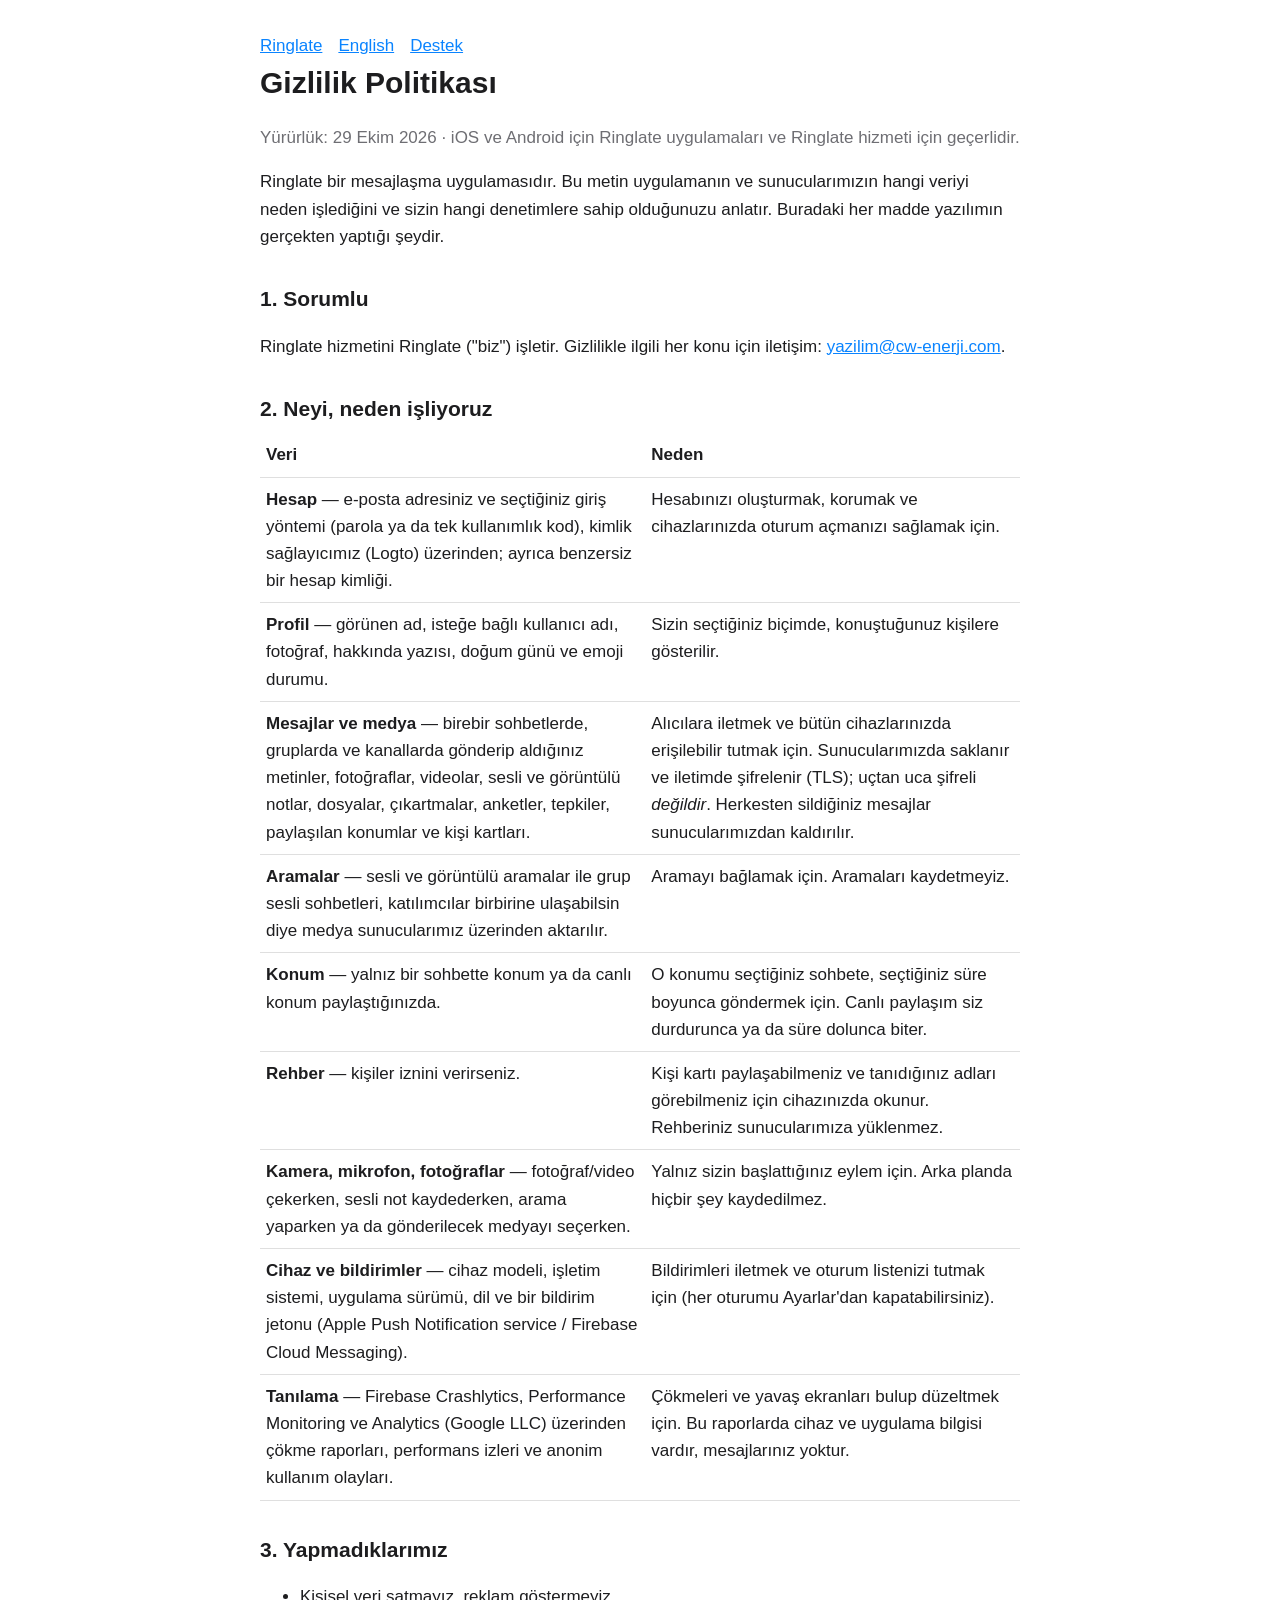
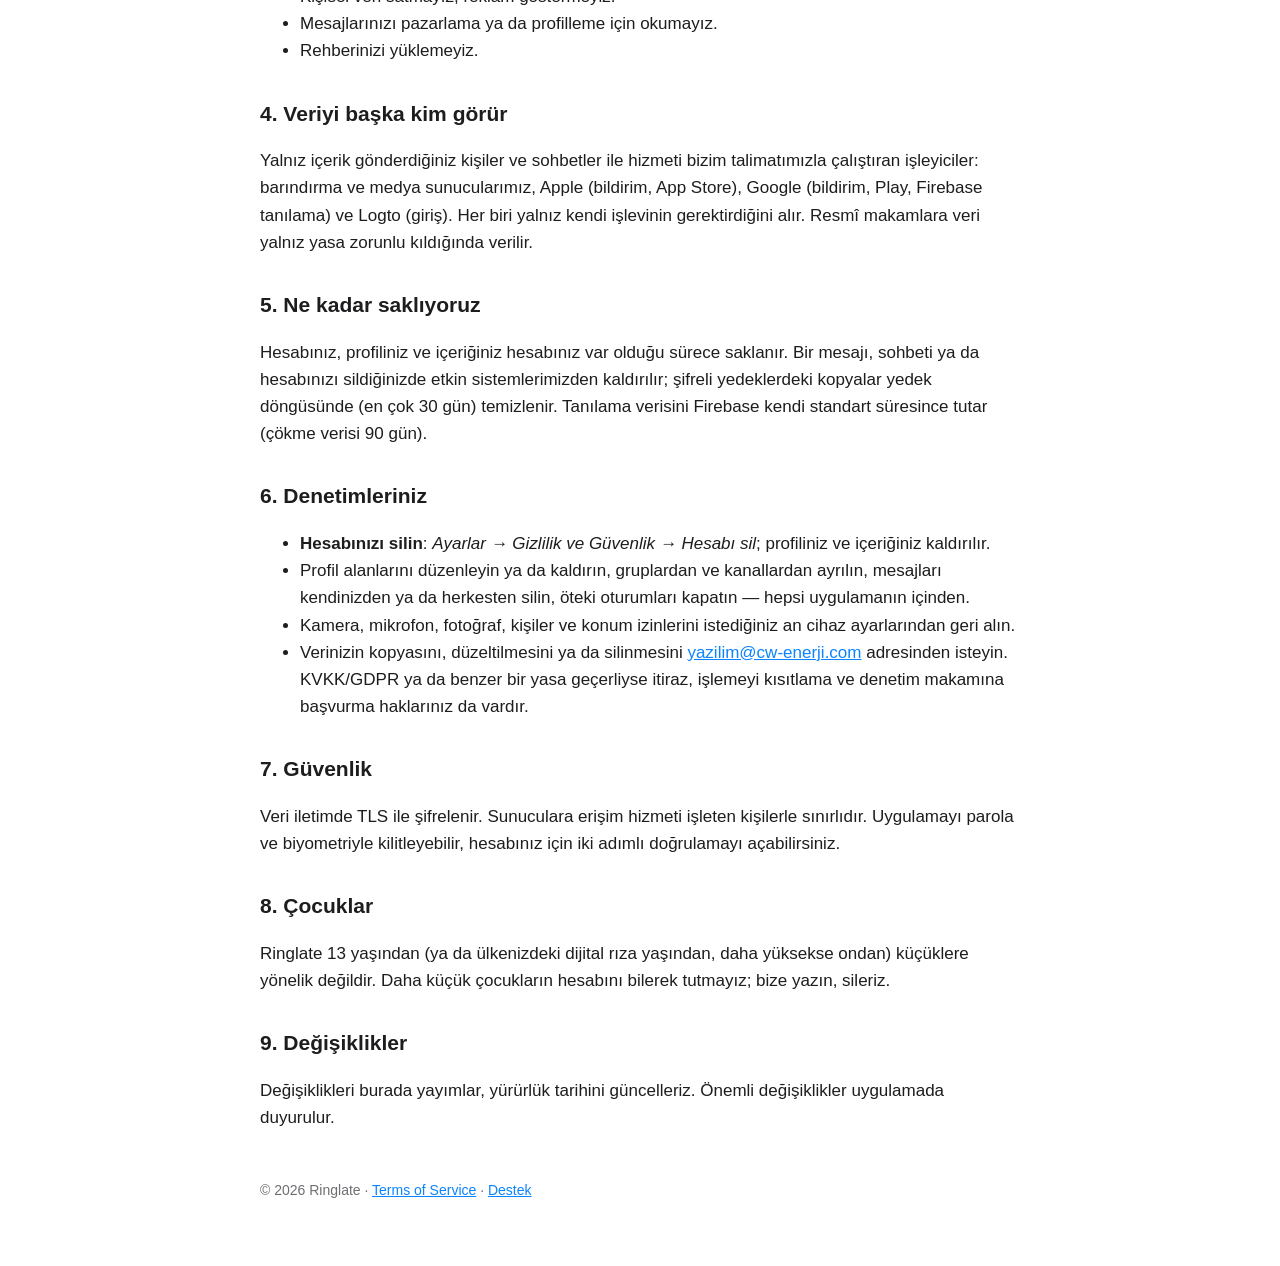
==== gizlilik.html @ 06a29c02 "docs: privacy policy, terms of service and support pages Co-Authored-By: Claude Fable 5.1 <noreply@a" ====
<!doctype html><html lang="tr"><head><meta charset="utf-8"><meta name="viewport" content="width=device-width,initial-scale=1"><title>Ringlate — Gizlilik Politikası</title><link rel="stylesheet" href="style.css"></head><body><main>
<nav><a href="index.html">Ringlate</a><a href="privacy.html">English</a><a href="support.html">Destek</a></nav>
<h1>Gizlilik Politikası</h1><p class="muted">Yürürlük: 29 Ekim 2026 · iOS ve Android için Ringlate uygulamaları ve Ringlate hizmeti için geçerlidir.</p>
<p>Ringlate bir mesajlaşma uygulamasıdır. Bu metin uygulamanın ve sunucularımızın hangi veriyi neden işlediğini ve sizin hangi denetimlere sahip olduğunuzu anlatır. Buradaki her madde yazılımın gerçekten yaptığı şeydir.</p>
<h2>1. Sorumlu</h2><p>Ringlate hizmetini Ringlate ("biz") işletir. Gizlilikle ilgili her konu için iletişim: <a href="mailto:yazilim@cw-enerji.com">yazilim@cw-enerji.com</a>.</p>
<h2>2. Neyi, neden işliyoruz</h2>
<table><tr><th>Veri</th><th>Neden</th></tr>
<tr><td><strong>Hesap</strong> — e-posta adresiniz ve seçtiğiniz giriş yöntemi (parola ya da tek kullanımlık kod), kimlik sağlayıcımız (Logto) üzerinden; ayrıca benzersiz bir hesap kimliği.</td><td>Hesabınızı oluşturmak, korumak ve cihazlarınızda oturum açmanızı sağlamak için.</td></tr>
<tr><td><strong>Profil</strong> — görünen ad, isteğe bağlı kullanıcı adı, fotoğraf, hakkında yazısı, doğum günü ve emoji durumu.</td><td>Sizin seçtiğiniz biçimde, konuştuğunuz kişilere gösterilir.</td></tr>
<tr><td><strong>Mesajlar ve medya</strong> — birebir sohbetlerde, gruplarda ve kanallarda gönderip aldığınız metinler, fotoğraflar, videolar, sesli ve görüntülü notlar, dosyalar, çıkartmalar, anketler, tepkiler, paylaşılan konumlar ve kişi kartları.</td><td>Alıcılara iletmek ve bütün cihazlarınızda erişilebilir tutmak için. Sunucularımızda saklanır ve iletimde şifrelenir (TLS); uçtan uca şifreli <em>değildir</em>. Herkesten sildiğiniz mesajlar sunucularımızdan kaldırılır.</td></tr>
<tr><td><strong>Aramalar</strong> — sesli ve görüntülü aramalar ile grup sesli sohbetleri, katılımcılar birbirine ulaşabilsin diye medya sunucularımız üzerinden aktarılır.</td><td>Aramayı bağlamak için. Aramaları kaydetmeyiz.</td></tr>
<tr><td><strong>Konum</strong> — yalnız bir sohbette konum ya da canlı konum paylaştığınızda.</td><td>O konumu seçtiğiniz sohbete, seçtiğiniz süre boyunca göndermek için. Canlı paylaşım siz durdurunca ya da süre dolunca biter.</td></tr>
<tr><td><strong>Rehber</strong> — kişiler iznini verirseniz.</td><td>Kişi kartı paylaşabilmeniz ve tanıdığınız adları görebilmeniz için cihazınızda okunur. Rehberiniz sunucularımıza yüklenmez.</td></tr>
<tr><td><strong>Kamera, mikrofon, fotoğraflar</strong> — fotoğraf/video çekerken, sesli not kaydederken, arama yaparken ya da gönderilecek medyayı seçerken.</td><td>Yalnız sizin başlattığınız eylem için. Arka planda hiçbir şey kaydedilmez.</td></tr>
<tr><td><strong>Cihaz ve bildirimler</strong> — cihaz modeli, işletim sistemi, uygulama sürümü, dil ve bir bildirim jetonu (Apple Push Notification service / Firebase Cloud Messaging).</td><td>Bildirimleri iletmek ve oturum listenizi tutmak için (her oturumu Ayarlar'dan kapatabilirsiniz).</td></tr>
<tr><td><strong>Tanılama</strong> — Firebase Crashlytics, Performance Monitoring ve Analytics (Google LLC) üzerinden çökme raporları, performans izleri ve anonim kullanım olayları.</td><td>Çökmeleri ve yavaş ekranları bulup düzeltmek için. Bu raporlarda cihaz ve uygulama bilgisi vardır, mesajlarınız yoktur.</td></tr>
</table>
<h2>3. Yapmadıklarımız</h2><ul><li>Kişisel veri satmayız, reklam göstermeyiz.</li><li>Mesajlarınızı pazarlama ya da profilleme için okumayız.</li><li>Rehberinizi yüklemeyiz.</li></ul>
<h2>4. Veriyi başka kim görür</h2><p>Yalnız içerik gönderdiğiniz kişiler ve sohbetler ile hizmeti bizim talimatımızla çalıştıran işleyiciler: barındırma ve medya sunucularımız, Apple (bildirim, App Store), Google (bildirim, Play, Firebase tanılama) ve Logto (giriş). Her biri yalnız kendi işlevinin gerektirdiğini alır. Resmî makamlara veri yalnız yasa zorunlu kıldığında verilir.</p>
<h2>5. Ne kadar saklıyoruz</h2><p>Hesabınız, profiliniz ve içeriğiniz hesabınız var olduğu sürece saklanır. Bir mesajı, sohbeti ya da hesabınızı sildiğinizde etkin sistemlerimizden kaldırılır; şifreli yedeklerdeki kopyalar yedek döngüsünde (en çok 30 gün) temizlenir. Tanılama verisini Firebase kendi standart süresince tutar (çökme verisi 90 gün).</p>
<h2>6. Denetimleriniz</h2><ul><li><strong>Hesabınızı silin</strong>: <em>Ayarlar → Gizlilik ve Güvenlik → Hesabı sil</em>; profiliniz ve içeriğiniz kaldırılır.</li><li>Profil alanlarını düzenleyin ya da kaldırın, gruplardan ve kanallardan ayrılın, mesajları kendinizden ya da herkesten silin, öteki oturumları kapatın — hepsi uygulamanın içinden.</li><li>Kamera, mikrofon, fotoğraf, kişiler ve konum izinlerini istediğiniz an cihaz ayarlarından geri alın.</li><li>Verinizin kopyasını, düzeltilmesini ya da silinmesini <a href="mailto:yazilim@cw-enerji.com">yazilim@cw-enerji.com</a> adresinden isteyin. KVKK/GDPR ya da benzer bir yasa geçerliyse itiraz, işlemeyi kısıtlama ve denetim makamına başvurma haklarınız da vardır.</li></ul>
<h2>7. Güvenlik</h2><p>Veri iletimde TLS ile şifrelenir. Sunuculara erişim hizmeti işleten kişilerle sınırlıdır. Uygulamayı parola ve biyometriyle kilitleyebilir, hesabınız için iki adımlı doğrulamayı açabilirsiniz.</p>
<h2>8. Çocuklar</h2><p>Ringlate 13 yaşından (ya da ülkenizdeki dijital rıza yaşından, daha yüksekse ondan) küçüklere yönelik değildir. Daha küçük çocukların hesabını bilerek tutmayız; bize yazın, sileriz.</p>
<h2>9. Değişiklikler</h2><p>Değişiklikleri burada yayımlar, yürürlük tarihini güncelleriz. Önemli değişiklikler uygulamada duyurulur.</p>
<footer>© 2026 Ringlate · <a href="terms.html">Terms of Service</a> · <a href="support.html">Destek</a></footer></main></body></html>
---- style.css ----
:root{color-scheme:light dark;--fg:#1d1d1f;--bg:#fff;--muted:#6e6e73;--link:#0a84ff}
@media(prefers-color-scheme:dark){:root{--fg:#f5f5f7;--bg:#111;--muted:#a1a1a6}}
body{margin:0;background:var(--bg);color:var(--fg);font:17px/1.6 -apple-system,BlinkMacSystemFont,"Segoe UI",Roboto,Helvetica,Arial,sans-serif}
main{max-width:760px;margin:0 auto;padding:32px 20px 64px}
h1{font-size:30px;margin:0 0 4px}h2{font-size:21px;margin:32px 0 8px}
.muted{color:var(--muted)}a{color:var(--link)}table{border-collapse:collapse;width:100%}td,th{text-align:left;vertical-align:top;padding:8px 6px;border-bottom:1px solid #8884}
nav a{margin-right:16px}footer{margin-top:48px;font-size:14px;color:var(--muted)}
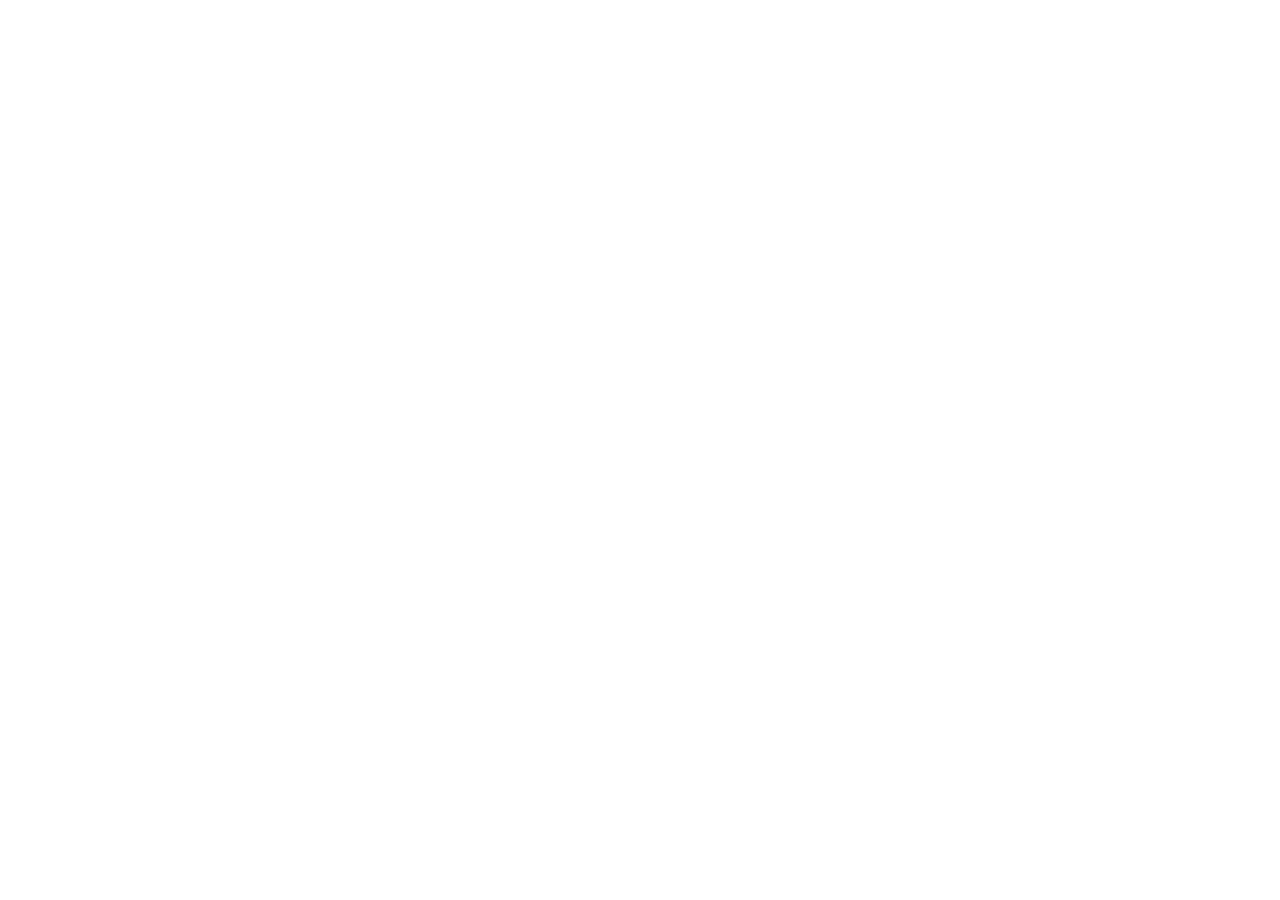
==== commit b0a03084: "chore: redirect gizlilik.html to ringlate.com" ====
--- a/gizlilik.html
+++ b/gizlilik.html
@@ -1,25 +1,4 @@
-<!doctype html><html lang="tr"><head><meta charset="utf-8"><meta name="viewport" content="width=device-width,initial-scale=1"><title>Ringlate — Gizlilik Politikası</title><link rel="stylesheet" href="style.css"></head><body><main>
-<nav><a href="index.html">Ringlate</a><a href="privacy.html">English</a><a href="support.html">Destek</a></nav>
-<h1>Gizlilik Politikası</h1><p class="muted">Yürürlük: 29 Ekim 2026 · iOS ve Android için Ringlate uygulamaları ve Ringlate hizmeti için geçerlidir.</p>
-<p>Ringlate bir mesajlaşma uygulamasıdır. Bu metin uygulamanın ve sunucularımızın hangi veriyi neden işlediğini ve sizin hangi denetimlere sahip olduğunuzu anlatır. Buradaki her madde yazılımın gerçekten yaptığı şeydir.</p>
-<h2>1. Sorumlu</h2><p>Ringlate hizmetini Ringlate ("biz") işletir. Gizlilikle ilgili her konu için iletişim: <a href="mailto:yazilim@cw-enerji.com">yazilim@cw-enerji.com</a>.</p>
-<h2>2. Neyi, neden işliyoruz</h2>
-<table><tr><th>Veri</th><th>Neden</th></tr>
-<tr><td><strong>Hesap</strong> — e-posta adresiniz ve seçtiğiniz giriş yöntemi (parola ya da tek kullanımlık kod), kimlik sağlayıcımız (Logto) üzerinden; ayrıca benzersiz bir hesap kimliği.</td><td>Hesabınızı oluşturmak, korumak ve cihazlarınızda oturum açmanızı sağlamak için.</td></tr>
-<tr><td><strong>Profil</strong> — görünen ad, isteğe bağlı kullanıcı adı, fotoğraf, hakkında yazısı, doğum günü ve emoji durumu.</td><td>Sizin seçtiğiniz biçimde, konuştuğunuz kişilere gösterilir.</td></tr>
-<tr><td><strong>Mesajlar ve medya</strong> — birebir sohbetlerde, gruplarda ve kanallarda gönderip aldığınız metinler, fotoğraflar, videolar, sesli ve görüntülü notlar, dosyalar, çıkartmalar, anketler, tepkiler, paylaşılan konumlar ve kişi kartları.</td><td>Alıcılara iletmek ve bütün cihazlarınızda erişilebilir tutmak için. Sunucularımızda saklanır ve iletimde şifrelenir (TLS); uçtan uca şifreli <em>değildir</em>. Herkesten sildiğiniz mesajlar sunucularımızdan kaldırılır.</td></tr>
-<tr><td><strong>Aramalar</strong> — sesli ve görüntülü aramalar ile grup sesli sohbetleri, katılımcılar birbirine ulaşabilsin diye medya sunucularımız üzerinden aktarılır.</td><td>Aramayı bağlamak için. Aramaları kaydetmeyiz.</td></tr>
-<tr><td><strong>Konum</strong> — yalnız bir sohbette konum ya da canlı konum paylaştığınızda.</td><td>O konumu seçtiğiniz sohbete, seçtiğiniz süre boyunca göndermek için. Canlı paylaşım siz durdurunca ya da süre dolunca biter.</td></tr>
-<tr><td><strong>Rehber</strong> — kişiler iznini verirseniz.</td><td>Kişi kartı paylaşabilmeniz ve tanıdığınız adları görebilmeniz için cihazınızda okunur. Rehberiniz sunucularımıza yüklenmez.</td></tr>
-<tr><td><strong>Kamera, mikrofon, fotoğraflar</strong> — fotoğraf/video çekerken, sesli not kaydederken, arama yaparken ya da gönderilecek medyayı seçerken.</td><td>Yalnız sizin başlattığınız eylem için. Arka planda hiçbir şey kaydedilmez.</td></tr>
-<tr><td><strong>Cihaz ve bildirimler</strong> — cihaz modeli, işletim sistemi, uygulama sürümü, dil ve bir bildirim jetonu (Apple Push Notification service / Firebase Cloud Messaging).</td><td>Bildirimleri iletmek ve oturum listenizi tutmak için (her oturumu Ayarlar'dan kapatabilirsiniz).</td></tr>
-<tr><td><strong>Tanılama</strong> — Firebase Crashlytics, Performance Monitoring ve Analytics (Google LLC) üzerinden çökme raporları, performans izleri ve anonim kullanım olayları.</td><td>Çökmeleri ve yavaş ekranları bulup düzeltmek için. Bu raporlarda cihaz ve uygulama bilgisi vardır, mesajlarınız yoktur.</td></tr>
-</table>
-<h2>3. Yapmadıklarımız</h2><ul><li>Kişisel veri satmayız, reklam göstermeyiz.</li><li>Mesajlarınızı pazarlama ya da profilleme için okumayız.</li><li>Rehberinizi yüklemeyiz.</li></ul>
-<h2>4. Veriyi başka kim görür</h2><p>Yalnız içerik gönderdiğiniz kişiler ve sohbetler ile hizmeti bizim talimatımızla çalıştıran işleyiciler: barındırma ve medya sunucularımız, Apple (bildirim, App Store), Google (bildirim, Play, Firebase tanılama) ve Logto (giriş). Her biri yalnız kendi işlevinin gerektirdiğini alır. Resmî makamlara veri yalnız yasa zorunlu kıldığında verilir.</p>
-<h2>5. Ne kadar saklıyoruz</h2><p>Hesabınız, profiliniz ve içeriğiniz hesabınız var olduğu sürece saklanır. Bir mesajı, sohbeti ya da hesabınızı sildiğinizde etkin sistemlerimizden kaldırılır; şifreli yedeklerdeki kopyalar yedek döngüsünde (en çok 30 gün) temizlenir. Tanılama verisini Firebase kendi standart süresince tutar (çökme verisi 90 gün).</p>
-<h2>6. Denetimleriniz</h2><ul><li><strong>Hesabınızı silin</strong>: <em>Ayarlar → Gizlilik ve Güvenlik → Hesabı sil</em>; profiliniz ve içeriğiniz kaldırılır.</li><li>Profil alanlarını düzenleyin ya da kaldırın, gruplardan ve kanallardan ayrılın, mesajları kendinizden ya da herkesten silin, öteki oturumları kapatın — hepsi uygulamanın içinden.</li><li>Kamera, mikrofon, fotoğraf, kişiler ve konum izinlerini istediğiniz an cihaz ayarlarından geri alın.</li><li>Verinizin kopyasını, düzeltilmesini ya da silinmesini <a href="mailto:yazilim@cw-enerji.com">yazilim@cw-enerji.com</a> adresinden isteyin. KVKK/GDPR ya da benzer bir yasa geçerliyse itiraz, işlemeyi kısıtlama ve denetim makamına başvurma haklarınız da vardır.</li></ul>
-<h2>7. Güvenlik</h2><p>Veri iletimde TLS ile şifrelenir. Sunuculara erişim hizmeti işleten kişilerle sınırlıdır. Uygulamayı parola ve biyometriyle kilitleyebilir, hesabınız için iki adımlı doğrulamayı açabilirsiniz.</p>
-<h2>8. Çocuklar</h2><p>Ringlate 13 yaşından (ya da ülkenizdeki dijital rıza yaşından, daha yüksekse ondan) küçüklere yönelik değildir. Daha küçük çocukların hesabını bilerek tutmayız; bize yazın, sileriz.</p>
-<h2>9. Değişiklikler</h2><p>Değişiklikleri burada yayımlar, yürürlük tarihini güncelleriz. Önemli değişiklikler uygulamada duyurulur.</p>
-<footer>© 2026 Ringlate · <a href="terms.html">Terms of Service</a> · <a href="support.html">Destek</a></footer></main></body></html>
+<!doctype html><html lang="tr"><head><meta charset="utf-8"><meta name="viewport" content="width=device-width,initial-scale=1">
+<title>Ringlate — Gizlilik Politikası</title><link rel="canonical" href="https://ringlate.com/tr/privacy/"><meta name="robots" content="noindex">
+<meta http-equiv="refresh" content="0; url=https://ringlate.com/tr/privacy/"><script>location.replace('https://ringlate.com/tr/privacy/');</script><link rel="stylesheet" href="style.css"></head>
+<body><main><p>This page moved to <a href="https://ringlate.com/tr/privacy/">https://ringlate.com/tr/privacy/</a>.</p></main></body></html>
